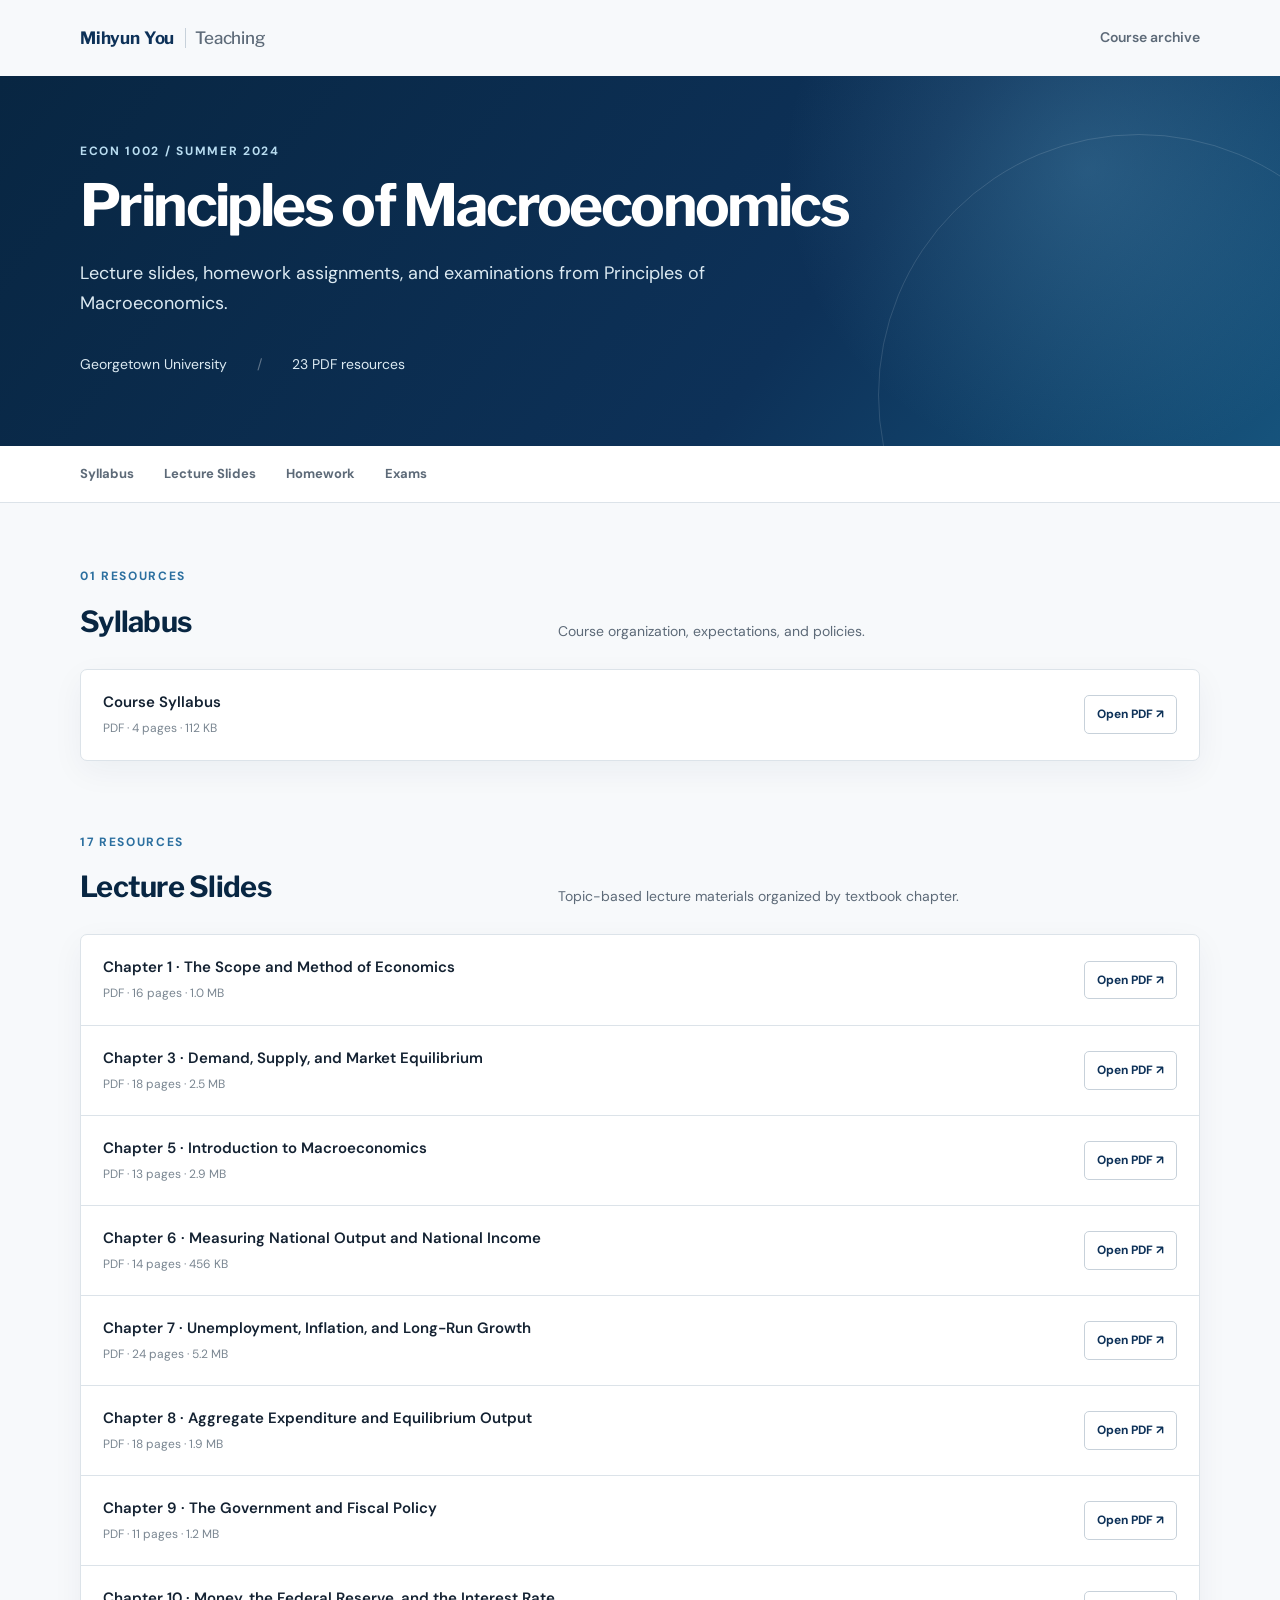
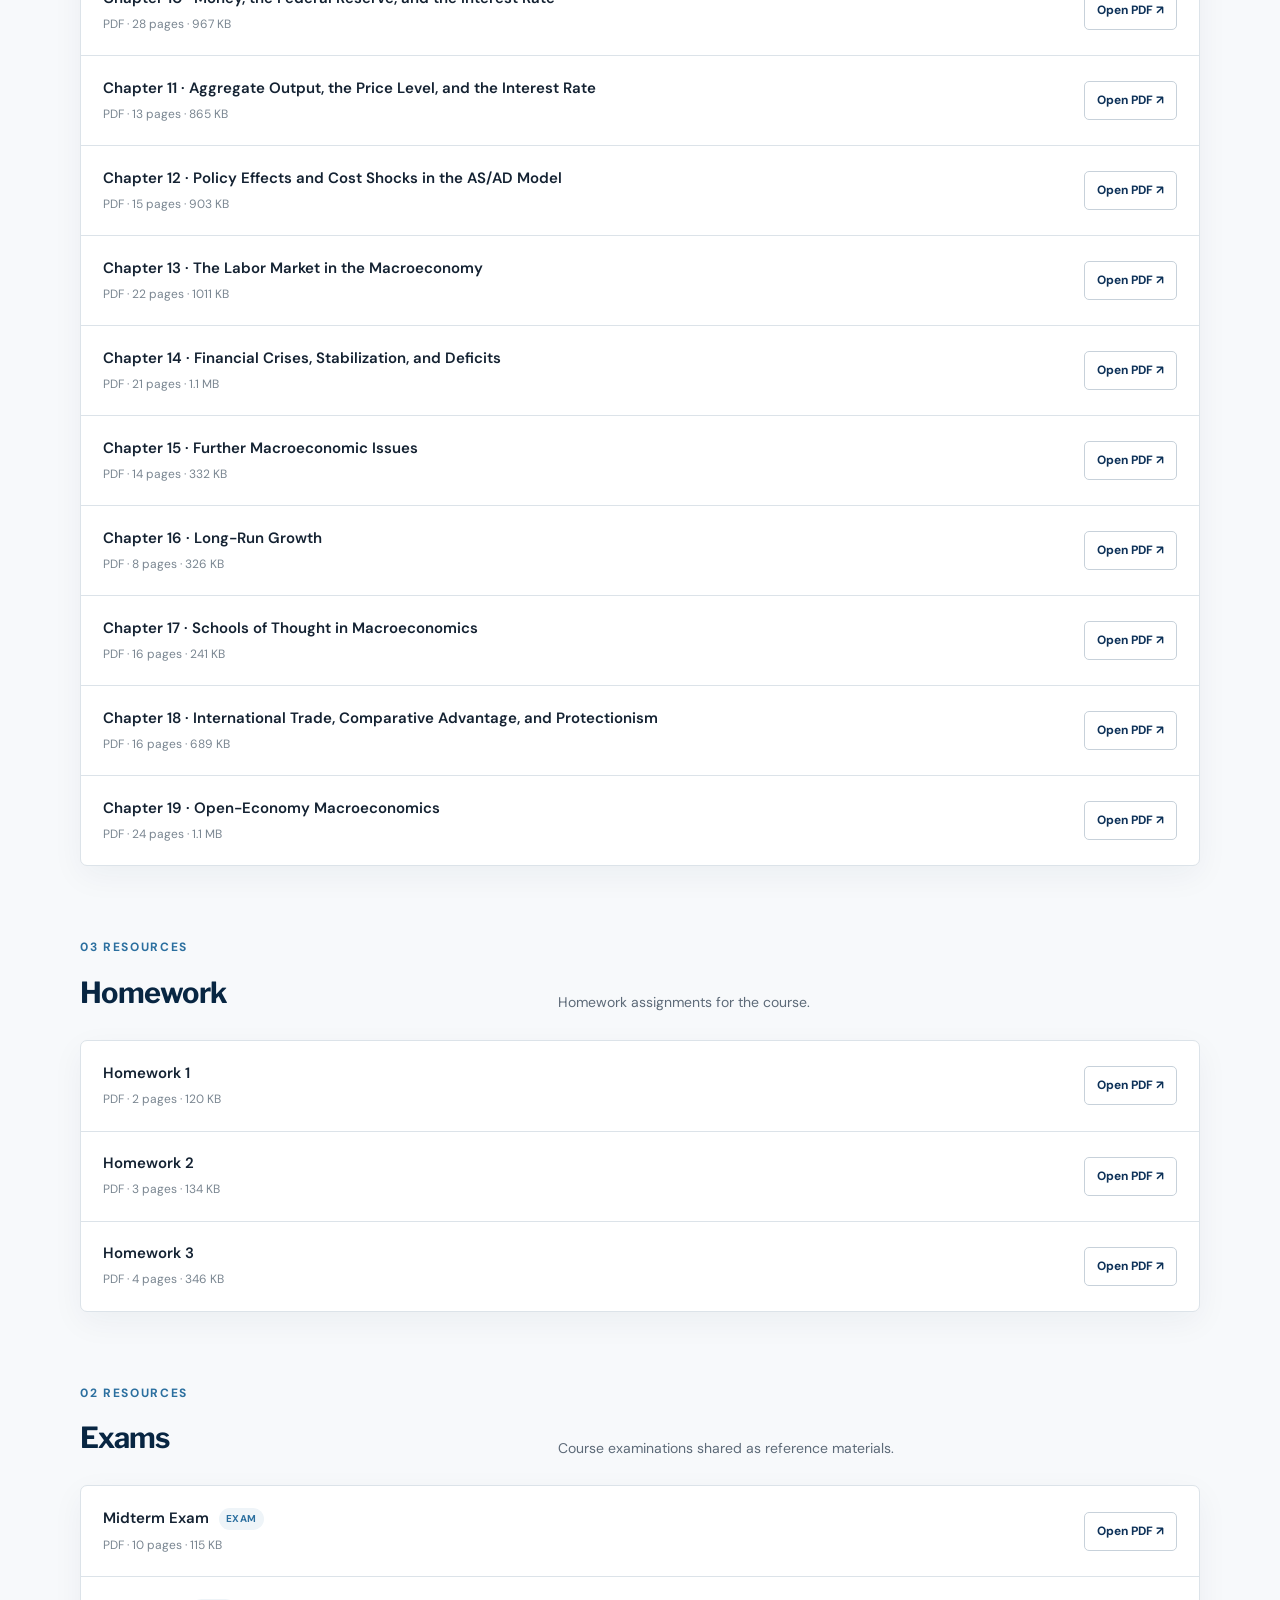
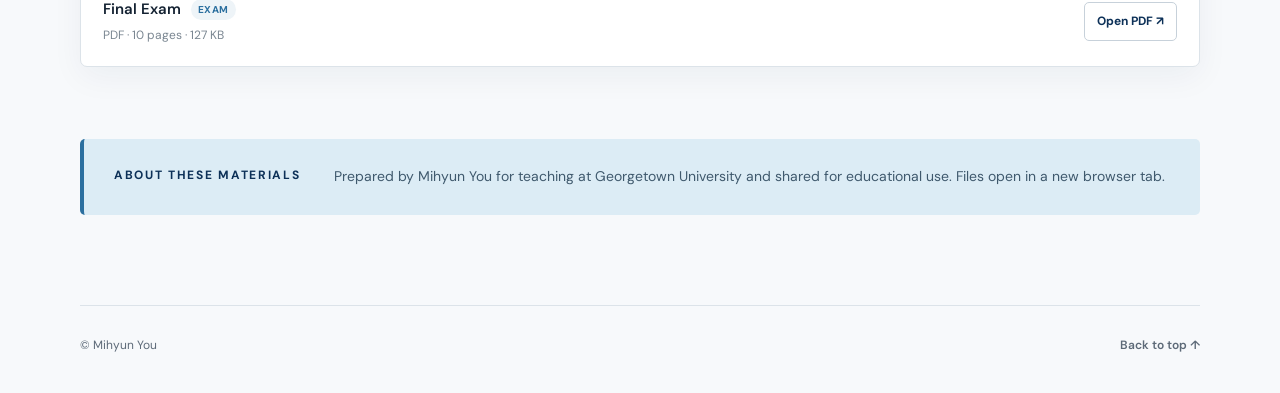
==== index.html @ d9135f43 "Add files via upload" ====
<!doctype html>
<html lang="en">
<head>
  <meta charset="utf-8">
  <meta name="viewport" content="width=device-width, initial-scale=1">
  <meta name="description" content="Principles of Macroeconomics teaching materials by Mihyun You.">
  <title>Principles of Macroeconomics | Mihyun You</title>
  <link rel="stylesheet" href="assets/styles.css">
</head>
<body id="top">
  <header class="site-header">
    <a class="brand" href="./">Mihyun You <span>Teaching</span></a>
    <span class="header-note">Course archive</span>
  </header>

  <main>
    <section class="course-hero">
      <div class="hero-inner">
        <p class="eyebrow">ECON 1002 <span aria-hidden="true">/</span> Summer 2024</p>
        <h1>Principles of Macroeconomics</h1>
        <p class="hero-description">Lecture slides, homework assignments, and examinations from Principles of Macroeconomics.</p>
        <div class="course-meta">
          <span>Georgetown University</span>
          <span>23 PDF resources</span>
        </div>
      </div>
    </section>

    <nav class="section-nav" aria-label="Course materials sections">
      <div><a href="#syllabus">Syllabus</a><a href="#lecture-slides">Lecture Slides</a><a href="#problem-sets">Homework</a><a href="#exams">Exams</a></div>
    </nav>

    <div class="page-shell">
      
      <section class="materials-section" id="syllabus">
        <div class="section-heading">
          <div>
            <p class="section-kicker">01 resources</p>
            <h2>Syllabus</h2>
          </div>
          <p>Course organization, expectations, and policies.</p>
        </div>
        <ul class="resource-list">
          
        <li class="resource-row">
          <div class="resource-copy">
            <div class="resource-title-line">
              <h3>Course Syllabus</h3>
              
            </div>
            <p>PDF <span aria-hidden="true">·</span> 4 pages <span aria-hidden="true">·</span> 112 KB</p>
          </div>
          <a class="open-link" href="syllabus/econ-1002-syllabus.pdf" target="_blank" rel="noopener" aria-label="Open Course Syllabus PDF in a new tab">
            Open PDF <span aria-hidden="true">↗</span>
          </a>
        </li>
        </ul>
      </section>
      <section class="materials-section" id="lecture-slides">
        <div class="section-heading">
          <div>
            <p class="section-kicker">17 resources</p>
            <h2>Lecture Slides</h2>
          </div>
          <p>Topic-based lecture materials organized by textbook chapter.</p>
        </div>
        <ul class="resource-list">
          
        <li class="resource-row">
          <div class="resource-copy">
            <div class="resource-title-line">
              <h3>Chapter 1 · The Scope and Method of Economics</h3>
              
            </div>
            <p>PDF <span aria-hidden="true">·</span> 16 pages <span aria-hidden="true">·</span> 1.0 MB</p>
          </div>
          <a class="open-link" href="lecture-slides/chapter-01-scope-method-economics.pdf" target="_blank" rel="noopener" aria-label="Open Chapter 1 · The Scope and Method of Economics PDF in a new tab">
            Open PDF <span aria-hidden="true">↗</span>
          </a>
        </li>
        <li class="resource-row">
          <div class="resource-copy">
            <div class="resource-title-line">
              <h3>Chapter 3 · Demand, Supply, and Market Equilibrium</h3>
              
            </div>
            <p>PDF <span aria-hidden="true">·</span> 18 pages <span aria-hidden="true">·</span> 2.5 MB</p>
          </div>
          <a class="open-link" href="lecture-slides/chapter-03-demand-supply-equilibrium.pdf" target="_blank" rel="noopener" aria-label="Open Chapter 3 · Demand, Supply, and Market Equilibrium PDF in a new tab">
            Open PDF <span aria-hidden="true">↗</span>
          </a>
        </li>
        <li class="resource-row">
          <div class="resource-copy">
            <div class="resource-title-line">
              <h3>Chapter 5 · Introduction to Macroeconomics</h3>
              
            </div>
            <p>PDF <span aria-hidden="true">·</span> 13 pages <span aria-hidden="true">·</span> 2.9 MB</p>
          </div>
          <a class="open-link" href="lecture-slides/chapter-05-introduction-macroeconomics.pdf" target="_blank" rel="noopener" aria-label="Open Chapter 5 · Introduction to Macroeconomics PDF in a new tab">
            Open PDF <span aria-hidden="true">↗</span>
          </a>
        </li>
        <li class="resource-row">
          <div class="resource-copy">
            <div class="resource-title-line">
              <h3>Chapter 6 · Measuring National Output and National Income</h3>
              
            </div>
            <p>PDF <span aria-hidden="true">·</span> 14 pages <span aria-hidden="true">·</span> 456 KB</p>
          </div>
          <a class="open-link" href="lecture-slides/chapter-06-national-output-income.pdf" target="_blank" rel="noopener" aria-label="Open Chapter 6 · Measuring National Output and National Income PDF in a new tab">
            Open PDF <span aria-hidden="true">↗</span>
          </a>
        </li>
        <li class="resource-row">
          <div class="resource-copy">
            <div class="resource-title-line">
              <h3>Chapter 7 · Unemployment, Inflation, and Long-Run Growth</h3>
              
            </div>
            <p>PDF <span aria-hidden="true">·</span> 24 pages <span aria-hidden="true">·</span> 5.2 MB</p>
          </div>
          <a class="open-link" href="lecture-slides/chapter-07-unemployment-inflation-growth.pdf" target="_blank" rel="noopener" aria-label="Open Chapter 7 · Unemployment, Inflation, and Long-Run Growth PDF in a new tab">
            Open PDF <span aria-hidden="true">↗</span>
          </a>
        </li>
        <li class="resource-row">
          <div class="resource-copy">
            <div class="resource-title-line">
              <h3>Chapter 8 · Aggregate Expenditure and Equilibrium Output</h3>
              
            </div>
            <p>PDF <span aria-hidden="true">·</span> 18 pages <span aria-hidden="true">·</span> 1.9 MB</p>
          </div>
          <a class="open-link" href="lecture-slides/chapter-08-aggregate-expenditure-output.pdf" target="_blank" rel="noopener" aria-label="Open Chapter 8 · Aggregate Expenditure and Equilibrium Output PDF in a new tab">
            Open PDF <span aria-hidden="true">↗</span>
          </a>
        </li>
        <li class="resource-row">
          <div class="resource-copy">
            <div class="resource-title-line">
              <h3>Chapter 9 · The Government and Fiscal Policy</h3>
              
            </div>
            <p>PDF <span aria-hidden="true">·</span> 11 pages <span aria-hidden="true">·</span> 1.2 MB</p>
          </div>
          <a class="open-link" href="lecture-slides/chapter-09-government-fiscal-policy.pdf" target="_blank" rel="noopener" aria-label="Open Chapter 9 · The Government and Fiscal Policy PDF in a new tab">
            Open PDF <span aria-hidden="true">↗</span>
          </a>
        </li>
        <li class="resource-row">
          <div class="resource-copy">
            <div class="resource-title-line">
              <h3>Chapter 10 · Money, the Federal Reserve, and the Interest Rate</h3>
              
            </div>
            <p>PDF <span aria-hidden="true">·</span> 28 pages <span aria-hidden="true">·</span> 967 KB</p>
          </div>
          <a class="open-link" href="lecture-slides/chapter-10-money-fed-interest-rate.pdf" target="_blank" rel="noopener" aria-label="Open Chapter 10 · Money, the Federal Reserve, and the Interest Rate PDF in a new tab">
            Open PDF <span aria-hidden="true">↗</span>
          </a>
        </li>
        <li class="resource-row">
          <div class="resource-copy">
            <div class="resource-title-line">
              <h3>Chapter 11 · Aggregate Output, the Price Level, and the Interest Rate</h3>
              
            </div>
            <p>PDF <span aria-hidden="true">·</span> 13 pages <span aria-hidden="true">·</span> 865 KB</p>
          </div>
          <a class="open-link" href="lecture-slides/chapter-11-as-ad-is-lm.pdf" target="_blank" rel="noopener" aria-label="Open Chapter 11 · Aggregate Output, the Price Level, and the Interest Rate PDF in a new tab">
            Open PDF <span aria-hidden="true">↗</span>
          </a>
        </li>
        <li class="resource-row">
          <div class="resource-copy">
            <div class="resource-title-line">
              <h3>Chapter 12 · Policy Effects and Cost Shocks in the AS/AD Model</h3>
              
            </div>
            <p>PDF <span aria-hidden="true">·</span> 15 pages <span aria-hidden="true">·</span> 903 KB</p>
          </div>
          <a class="open-link" href="lecture-slides/chapter-12-policy-effects-cost-shocks.pdf" target="_blank" rel="noopener" aria-label="Open Chapter 12 · Policy Effects and Cost Shocks in the AS/AD Model PDF in a new tab">
            Open PDF <span aria-hidden="true">↗</span>
          </a>
        </li>
        <li class="resource-row">
          <div class="resource-copy">
            <div class="resource-title-line">
              <h3>Chapter 13 · The Labor Market in the Macroeconomy</h3>
              
            </div>
            <p>PDF <span aria-hidden="true">·</span> 22 pages <span aria-hidden="true">·</span> 1011 KB</p>
          </div>
          <a class="open-link" href="lecture-slides/chapter-13-labor-market.pdf" target="_blank" rel="noopener" aria-label="Open Chapter 13 · The Labor Market in the Macroeconomy PDF in a new tab">
            Open PDF <span aria-hidden="true">↗</span>
          </a>
        </li>
        <li class="resource-row">
          <div class="resource-copy">
            <div class="resource-title-line">
              <h3>Chapter 14 · Financial Crises, Stabilization, and Deficits</h3>
              
            </div>
            <p>PDF <span aria-hidden="true">·</span> 21 pages <span aria-hidden="true">·</span> 1.1 MB</p>
          </div>
          <a class="open-link" href="lecture-slides/chapter-14-crises-stabilization-deficits.pdf" target="_blank" rel="noopener" aria-label="Open Chapter 14 · Financial Crises, Stabilization, and Deficits PDF in a new tab">
            Open PDF <span aria-hidden="true">↗</span>
          </a>
        </li>
        <li class="resource-row">
          <div class="resource-copy">
            <div class="resource-title-line">
              <h3>Chapter 15 · Further Macroeconomic Issues</h3>
              
            </div>
            <p>PDF <span aria-hidden="true">·</span> 14 pages <span aria-hidden="true">·</span> 332 KB</p>
          </div>
          <a class="open-link" href="lecture-slides/chapter-15-further-macroeconomic-issues.pdf" target="_blank" rel="noopener" aria-label="Open Chapter 15 · Further Macroeconomic Issues PDF in a new tab">
            Open PDF <span aria-hidden="true">↗</span>
          </a>
        </li>
        <li class="resource-row">
          <div class="resource-copy">
            <div class="resource-title-line">
              <h3>Chapter 16 · Long-Run Growth</h3>
              
            </div>
            <p>PDF <span aria-hidden="true">·</span> 8 pages <span aria-hidden="true">·</span> 326 KB</p>
          </div>
          <a class="open-link" href="lecture-slides/chapter-16-long-run-growth.pdf" target="_blank" rel="noopener" aria-label="Open Chapter 16 · Long-Run Growth PDF in a new tab">
            Open PDF <span aria-hidden="true">↗</span>
          </a>
        </li>
        <li class="resource-row">
          <div class="resource-copy">
            <div class="resource-title-line">
              <h3>Chapter 17 · Schools of Thought in Macroeconomics</h3>
              
            </div>
            <p>PDF <span aria-hidden="true">·</span> 16 pages <span aria-hidden="true">·</span> 241 KB</p>
          </div>
          <a class="open-link" href="lecture-slides/chapter-17-schools-of-thought.pdf" target="_blank" rel="noopener" aria-label="Open Chapter 17 · Schools of Thought in Macroeconomics PDF in a new tab">
            Open PDF <span aria-hidden="true">↗</span>
          </a>
        </li>
        <li class="resource-row">
          <div class="resource-copy">
            <div class="resource-title-line">
              <h3>Chapter 18 · International Trade, Comparative Advantage, and Protectionism</h3>
              
            </div>
            <p>PDF <span aria-hidden="true">·</span> 16 pages <span aria-hidden="true">·</span> 689 KB</p>
          </div>
          <a class="open-link" href="lecture-slides/chapter-18-international-trade.pdf" target="_blank" rel="noopener" aria-label="Open Chapter 18 · International Trade, Comparative Advantage, and Protectionism PDF in a new tab">
            Open PDF <span aria-hidden="true">↗</span>
          </a>
        </li>
        <li class="resource-row">
          <div class="resource-copy">
            <div class="resource-title-line">
              <h3>Chapter 19 · Open-Economy Macroeconomics</h3>
              
            </div>
            <p>PDF <span aria-hidden="true">·</span> 24 pages <span aria-hidden="true">·</span> 1.1 MB</p>
          </div>
          <a class="open-link" href="lecture-slides/chapter-19-open-economy-macroeconomics.pdf" target="_blank" rel="noopener" aria-label="Open Chapter 19 · Open-Economy Macroeconomics PDF in a new tab">
            Open PDF <span aria-hidden="true">↗</span>
          </a>
        </li>
        </ul>
      </section>
      <section class="materials-section" id="problem-sets">
        <div class="section-heading">
          <div>
            <p class="section-kicker">03 resources</p>
            <h2>Homework</h2>
          </div>
          <p>Homework assignments for the course.</p>
        </div>
        <ul class="resource-list">
          
        <li class="resource-row">
          <div class="resource-copy">
            <div class="resource-title-line">
              <h3>Homework 1</h3>
              
            </div>
            <p>PDF <span aria-hidden="true">·</span> 2 pages <span aria-hidden="true">·</span> 120 KB</p>
          </div>
          <a class="open-link" href="problem-sets/homework-01.pdf" target="_blank" rel="noopener" aria-label="Open Homework 1 PDF in a new tab">
            Open PDF <span aria-hidden="true">↗</span>
          </a>
        </li>
        <li class="resource-row">
          <div class="resource-copy">
            <div class="resource-title-line">
              <h3>Homework 2</h3>
              
            </div>
            <p>PDF <span aria-hidden="true">·</span> 3 pages <span aria-hidden="true">·</span> 134 KB</p>
          </div>
          <a class="open-link" href="problem-sets/homework-02.pdf" target="_blank" rel="noopener" aria-label="Open Homework 2 PDF in a new tab">
            Open PDF <span aria-hidden="true">↗</span>
          </a>
        </li>
        <li class="resource-row">
          <div class="resource-copy">
            <div class="resource-title-line">
              <h3>Homework 3</h3>
              
            </div>
            <p>PDF <span aria-hidden="true">·</span> 4 pages <span aria-hidden="true">·</span> 346 KB</p>
          </div>
          <a class="open-link" href="problem-sets/homework-03.pdf" target="_blank" rel="noopener" aria-label="Open Homework 3 PDF in a new tab">
            Open PDF <span aria-hidden="true">↗</span>
          </a>
        </li>
        </ul>
      </section>
      <section class="materials-section" id="exams">
        <div class="section-heading">
          <div>
            <p class="section-kicker">02 resources</p>
            <h2>Exams</h2>
          </div>
          <p>Course examinations shared as reference materials.</p>
        </div>
        <ul class="resource-list">
          
        <li class="resource-row">
          <div class="resource-copy">
            <div class="resource-title-line">
              <h3>Midterm Exam</h3>
              <span class="tag">Exam</span>
            </div>
            <p>PDF <span aria-hidden="true">·</span> 10 pages <span aria-hidden="true">·</span> 115 KB</p>
          </div>
          <a class="open-link" href="exams/midterm-exam.pdf" target="_blank" rel="noopener" aria-label="Open Midterm Exam PDF in a new tab">
            Open PDF <span aria-hidden="true">↗</span>
          </a>
        </li>
        <li class="resource-row">
          <div class="resource-copy">
            <div class="resource-title-line">
              <h3>Final Exam</h3>
              <span class="tag">Exam</span>
            </div>
            <p>PDF <span aria-hidden="true">·</span> 10 pages <span aria-hidden="true">·</span> 127 KB</p>
          </div>
          <a class="open-link" href="exams/final-exam.pdf" target="_blank" rel="noopener" aria-label="Open Final Exam PDF in a new tab">
            Open PDF <span aria-hidden="true">↗</span>
          </a>
        </li>
        </ul>
      </section>
      <aside class="use-note">
        <p class="note-label">About these materials</p>
        <p>Prepared by Mihyun You for teaching at Georgetown University and shared for educational use. Files open in a new browser tab.</p>
      </aside>
    </div>
  </main>

  <footer class="site-footer">
    <p>© Mihyun You</p>
    <a href="#top">Back to top <span aria-hidden="true">↑</span></a>
  </footer>
</body>
</html>
---- assets/styles.css ----
@import url('https://fonts.googleapis.com/css2?family=DM+Sans:wght@400;500;600;700&family=Libre+Franklin:wght@500;600;700&display=swap');

:root {
  --navy: #0d3158;
  --navy-deep: #082642;
  --blue: #2b6f9f;
  --blue-soft: #dcecf5;
  --ink: #142232;
  --muted: #5d6a78;
  --paper: #f7f9fb;
  --white: #ffffff;
  --line: #dce3e9;
  --line-dark: #c7d1da;
  --tag: #eef4f8;
  --shadow: 0 18px 50px rgba(13, 49, 88, 0.08);
  --shell: min(1120px, calc(100% - 40px));
}

* { box-sizing: border-box; }

html { scroll-behavior: smooth; }

body {
  margin: 0;
  color: var(--ink);
  background: var(--paper);
  font-family: "DM Sans", system-ui, -apple-system, BlinkMacSystemFont, "Segoe UI", sans-serif;
  line-height: 1.55;
}

a { color: inherit; }

a:focus-visible {
  outline: 3px solid #eab464;
  outline-offset: 4px;
  border-radius: 3px;
}

.site-header {
  width: var(--shell);
  height: 76px;
  margin: 0 auto;
  display: flex;
  align-items: center;
  justify-content: space-between;
}

.brand {
  color: var(--navy);
  font-family: "Libre Franklin", sans-serif;
  font-size: 17px;
  font-weight: 700;
  letter-spacing: -0.01em;
  text-decoration: none;
}

.brand span {
  margin-left: 7px;
  padding-left: 9px;
  color: var(--muted);
  border-left: 1px solid var(--line-dark);
  font-weight: 500;
}

.header-note,
.back-link {
  color: var(--muted);
  font-size: 14px;
  font-weight: 600;
  text-decoration: none;
}

.back-link:hover { color: var(--navy); }

.home-hero,
.course-hero {
  position: relative;
  overflow: hidden;
  color: var(--white);
  background:
    radial-gradient(circle at 85% 25%, rgba(112, 181, 217, 0.25), transparent 27%),
    linear-gradient(128deg, var(--navy-deep), var(--navy) 63%, #16537c);
}

.home-hero::after,
.course-hero::after {
  position: absolute;
  right: -120px;
  bottom: -210px;
  width: 520px;
  height: 520px;
  border: 1px solid rgba(255, 255, 255, 0.13);
  border-radius: 50%;
  content: "";
}

.hero-inner {
  position: relative;
  z-index: 1;
  width: var(--shell);
  margin: 0 auto;
  padding: 78px 0 82px;
}

.course-hero .hero-inner { padding: 66px 0 70px; }

.eyebrow,
.section-kicker,
.note-label {
  margin: 0 0 14px;
  font-size: 12px;
  font-weight: 700;
  letter-spacing: 0.14em;
  text-transform: uppercase;
}

.eyebrow { color: #b9ddf1; }

.home-hero h1,
.course-hero h1 {
  max-width: 780px;
  margin: 0;
  font-family: "Libre Franklin", sans-serif;
  font-size: clamp(42px, 6vw, 68px);
  line-height: 1.04;
  letter-spacing: -0.045em;
}

.course-hero h1 { font-size: clamp(38px, 5vw, 58px); }

.hero-description {
  max-width: 720px;
  margin: 24px 0 0;
  color: #dceaf2;
  font-size: 18px;
  line-height: 1.65;
}

.archive-stats,
.course-meta {
  display: flex;
  flex-wrap: wrap;
  gap: 10px 30px;
  margin-top: 36px;
  color: #dceaf2;
  font-size: 14px;
}

.archive-stats strong {
  margin-right: 5px;
  color: var(--white);
  font-size: 19px;
}

.course-meta span + span::before,
.archive-stats span + span::before {
  margin-right: 30px;
  color: rgba(255, 255, 255, 0.35);
  content: "/";
}

.courses-shell,
.page-shell {
  width: var(--shell);
  margin: 0 auto;
}

.courses-shell { padding: 72px 0 90px; }

.courses-heading { margin-bottom: 30px; }

.section-kicker { color: var(--blue); }

.courses-heading h2,
.section-heading h2 {
  margin: 0;
  color: var(--navy-deep);
  font-family: "Libre Franklin", sans-serif;
  letter-spacing: -0.025em;
}

.courses-heading h2 { font-size: 30px; }

.course-grid {
  display: grid;
  grid-template-columns: repeat(2, minmax(0, 1fr));
  gap: 24px;
}

.course-card {
  display: flex;
  min-height: 390px;
  padding: 34px;
  flex-direction: column;
  background: var(--white);
  border: 1px solid var(--line);
  border-top: 5px solid var(--blue);
  border-radius: 7px;
  box-shadow: var(--shadow);
}

.card-topline {
  display: flex;
  align-items: center;
  justify-content: space-between;
  color: var(--blue);
  font-size: 12px;
  font-weight: 700;
  letter-spacing: 0.08em;
  text-transform: uppercase;
}

.course-card h2 {
  margin: 31px 0 15px;
  color: var(--navy-deep);
  font-family: "Libre Franklin", sans-serif;
  font-size: 30px;
  line-height: 1.2;
  letter-spacing: -0.035em;
}

.course-card > p {
  margin: 0;
  color: var(--muted);
  font-size: 15px;
}

.card-stats {
  display: flex;
  gap: 24px;
  margin: 28px 0;
  color: var(--muted);
  font-size: 13px;
}

.card-stats strong { color: var(--navy); }

.card-link {
  display: flex;
  margin-top: auto;
  padding-top: 21px;
  align-items: center;
  justify-content: space-between;
  color: var(--navy);
  border-top: 1px solid var(--line);
  font-size: 14px;
  font-weight: 700;
  text-decoration: none;
}

.card-link span { transition: transform 160ms ease; }
.card-link:hover span { transform: translateX(4px); }

.section-nav {
  position: sticky;
  z-index: 10;
  top: 0;
  background: rgba(255, 255, 255, 0.96);
  border-bottom: 1px solid var(--line);
  backdrop-filter: blur(10px);
}

.section-nav > div {
  width: var(--shell);
  margin: 0 auto;
  display: flex;
  gap: 30px;
  overflow-x: auto;
  scrollbar-width: none;
}

.section-nav a {
  padding: 18px 0 16px;
  color: var(--muted);
  border-bottom: 2px solid transparent;
  font-size: 13px;
  font-weight: 700;
  text-decoration: none;
  white-space: nowrap;
}

.section-nav a:hover {
  color: var(--navy);
  border-bottom-color: var(--blue);
}

.page-shell { padding: 64px 0 90px; }

.materials-section {
  scroll-margin-top: 76px;
  margin-bottom: 72px;
}

.section-heading {
  display: grid;
  grid-template-columns: minmax(280px, 0.8fr) minmax(300px, 1.2fr);
  gap: 50px;
  margin-bottom: 24px;
  align-items: end;
}

.section-heading h2 { font-size: 29px; }

.section-heading > p {
  margin: 0 0 2px;
  color: var(--muted);
  font-size: 14px;
}

.resource-list {
  margin: 0;
  padding: 0;
  background: var(--white);
  border: 1px solid var(--line);
  border-radius: 7px;
  box-shadow: 0 10px 32px rgba(13, 49, 88, 0.05);
  list-style: none;
}

.resource-row {
  display: flex;
  min-height: 90px;
  padding: 19px 22px;
  align-items: center;
  justify-content: space-between;
  gap: 24px;
}

.resource-row + .resource-row { border-top: 1px solid var(--line); }

.resource-title-line {
  display: flex;
  align-items: center;
  gap: 10px;
}

.resource-row h3 {
  margin: 0;
  color: var(--ink);
  font-size: 15px;
  font-weight: 600;
  line-height: 1.4;
}

.resource-row p {
  margin: 6px 0 0;
  color: #7a8691;
  font-size: 12px;
}

.tag {
  padding: 3px 7px;
  color: var(--blue);
  background: var(--tag);
  border-radius: 999px;
  font-size: 10px;
  font-weight: 700;
  letter-spacing: 0.04em;
  text-transform: uppercase;
  white-space: nowrap;
}

.open-link {
  flex: 0 0 auto;
  min-height: 38px;
  padding: 9px 12px;
  color: var(--navy);
  border: 1px solid var(--line-dark);
  border-radius: 5px;
  font-size: 12px;
  font-weight: 700;
  text-decoration: none;
}

.open-link:hover {
  color: var(--white);
  background: var(--navy);
  border-color: var(--navy);
}

.use-note {
  display: grid;
  grid-template-columns: 190px 1fr;
  gap: 30px;
  padding: 27px 30px;
  background: var(--blue-soft);
  border-left: 4px solid var(--blue);
  border-radius: 5px;
}

.use-note p { margin: 0; }
.use-note .note-label { color: var(--navy); }
.use-note p:last-child { color: #3f596d; font-size: 14px; }

.site-footer {
  width: var(--shell);
  margin: 0 auto;
  padding: 30px 0 38px;
  display: flex;
  justify-content: space-between;
  color: var(--muted);
  border-top: 1px solid var(--line);
  font-size: 12px;
}

.site-footer p { margin: 0; }
.site-footer a { text-decoration: none; font-weight: 600; }

@media (max-width: 760px) {
  :root { --shell: min(100% - 28px, 1120px); }

  .site-header { height: 66px; }
  .header-note { display: none; }
  .hero-inner { padding: 58px 0 62px; }
  .course-hero .hero-inner { padding: 50px 0 54px; }
  .home-hero h1, .course-hero h1 { font-size: 39px; }
  .hero-description { font-size: 16px; }
  .archive-stats, .course-meta { gap: 10px 17px; }
  .course-meta span + span::before,
  .archive-stats span + span::before { margin-right: 17px; }

  .courses-shell { padding: 54px 0 66px; }
  .course-grid { grid-template-columns: 1fr; }
  .course-card { min-height: 350px; padding: 27px; }
  .course-card h2 { font-size: 27px; }

  .section-nav > div { gap: 24px; }
  .page-shell { padding: 48px 0 68px; }
  .materials-section { margin-bottom: 58px; }
  .section-heading { display: block; }
  .section-heading > p { margin-top: 10px; }

  .resource-row { padding: 17px; gap: 15px; }
  .resource-title-line { display: block; }
  .tag { display: inline-block; margin-top: 6px; }
  .open-link { padding: 8px 9px; font-size: 0; }
  .open-link span { font-size: 17px; }

  .use-note { display: block; padding: 24px; }
  .use-note p:last-child { margin-top: 8px; }
  .site-footer { gap: 20px; }
}

@media (prefers-reduced-motion: reduce) {
  html { scroll-behavior: auto; }
  *, *::before, *::after { transition: none !important; }
}
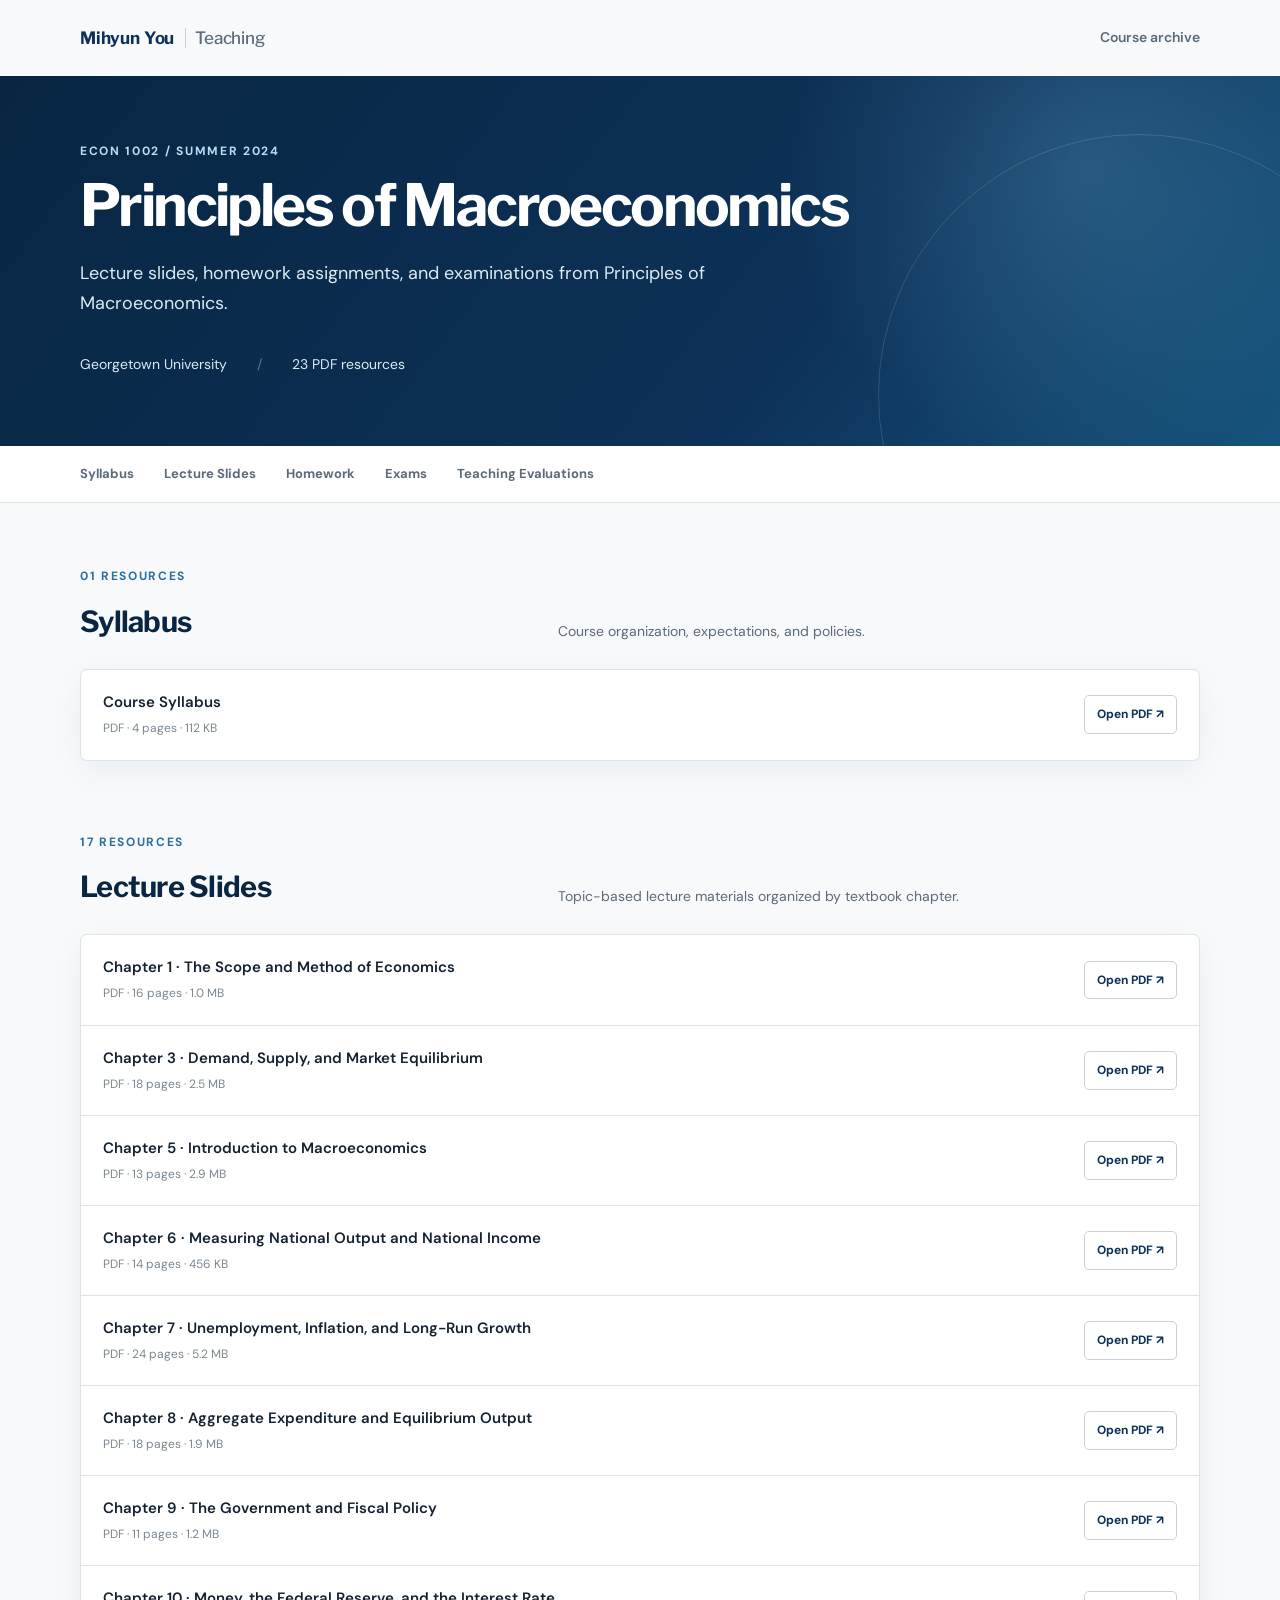
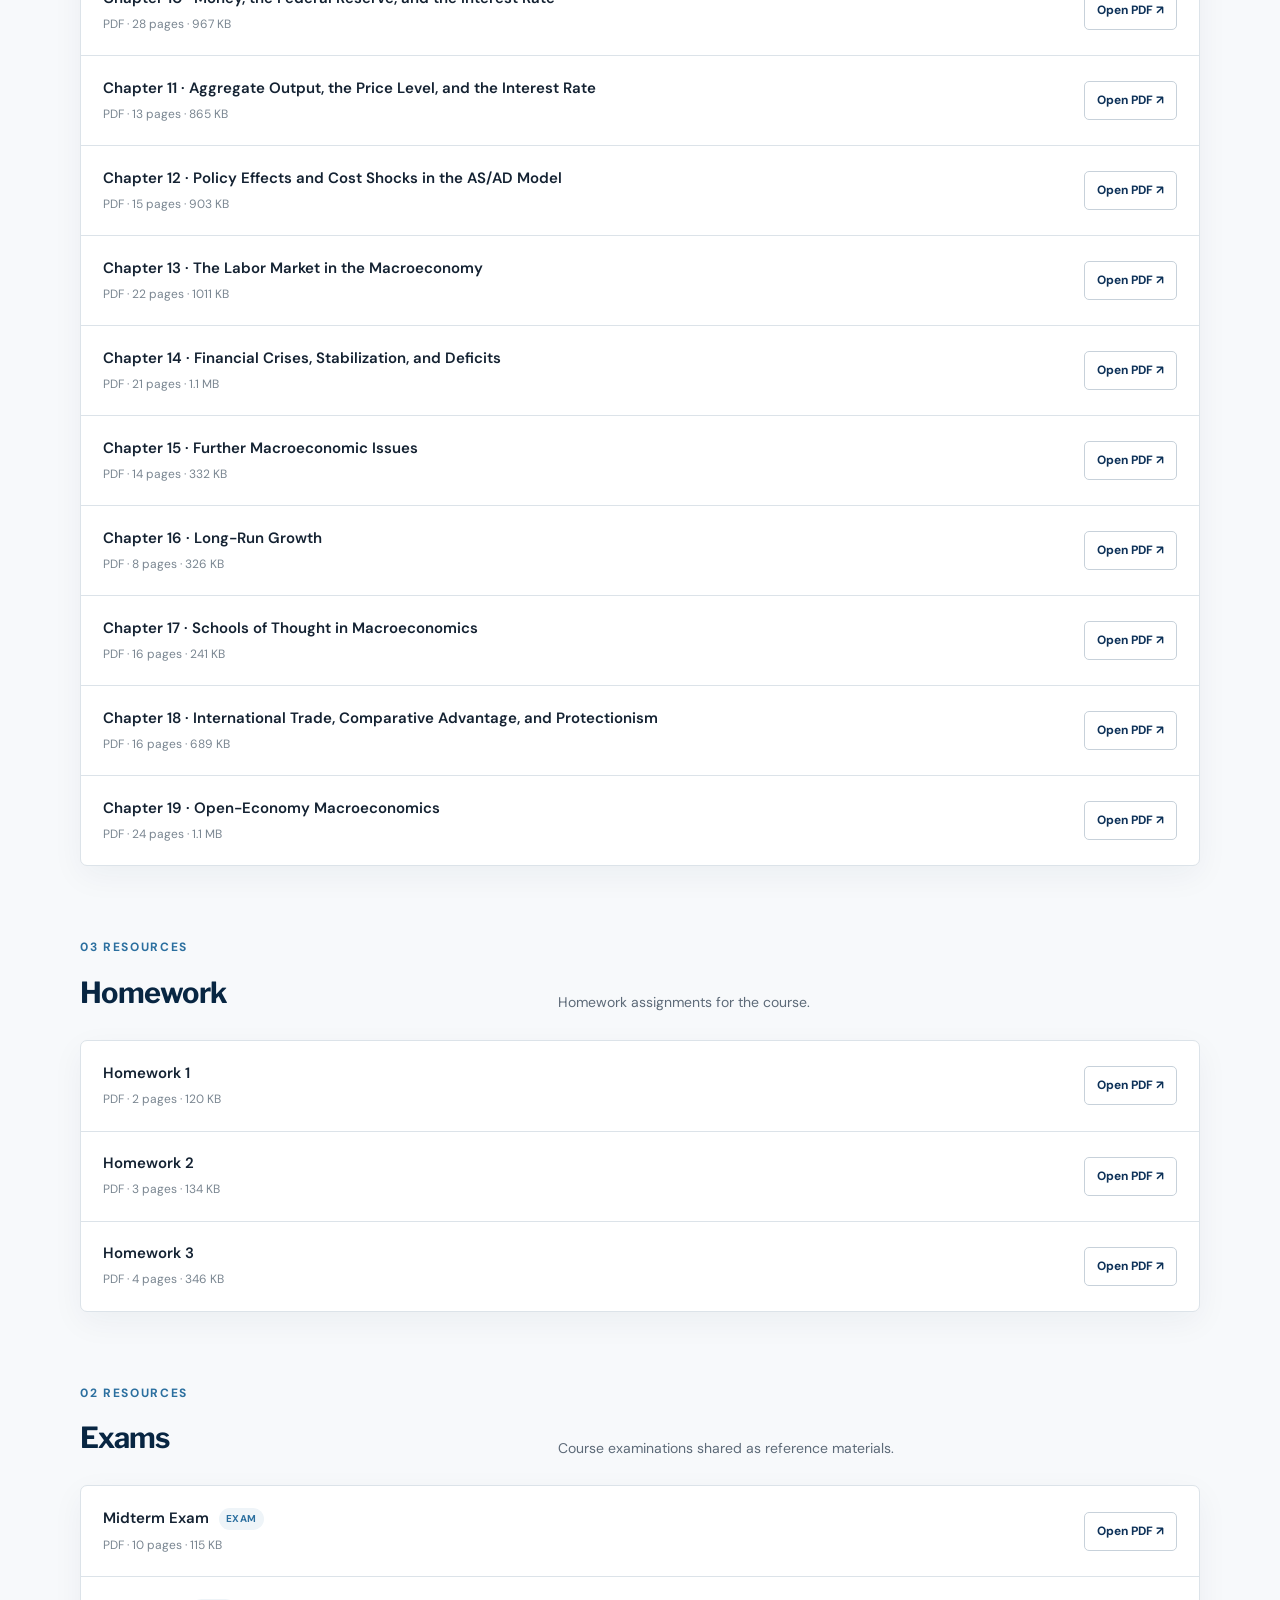
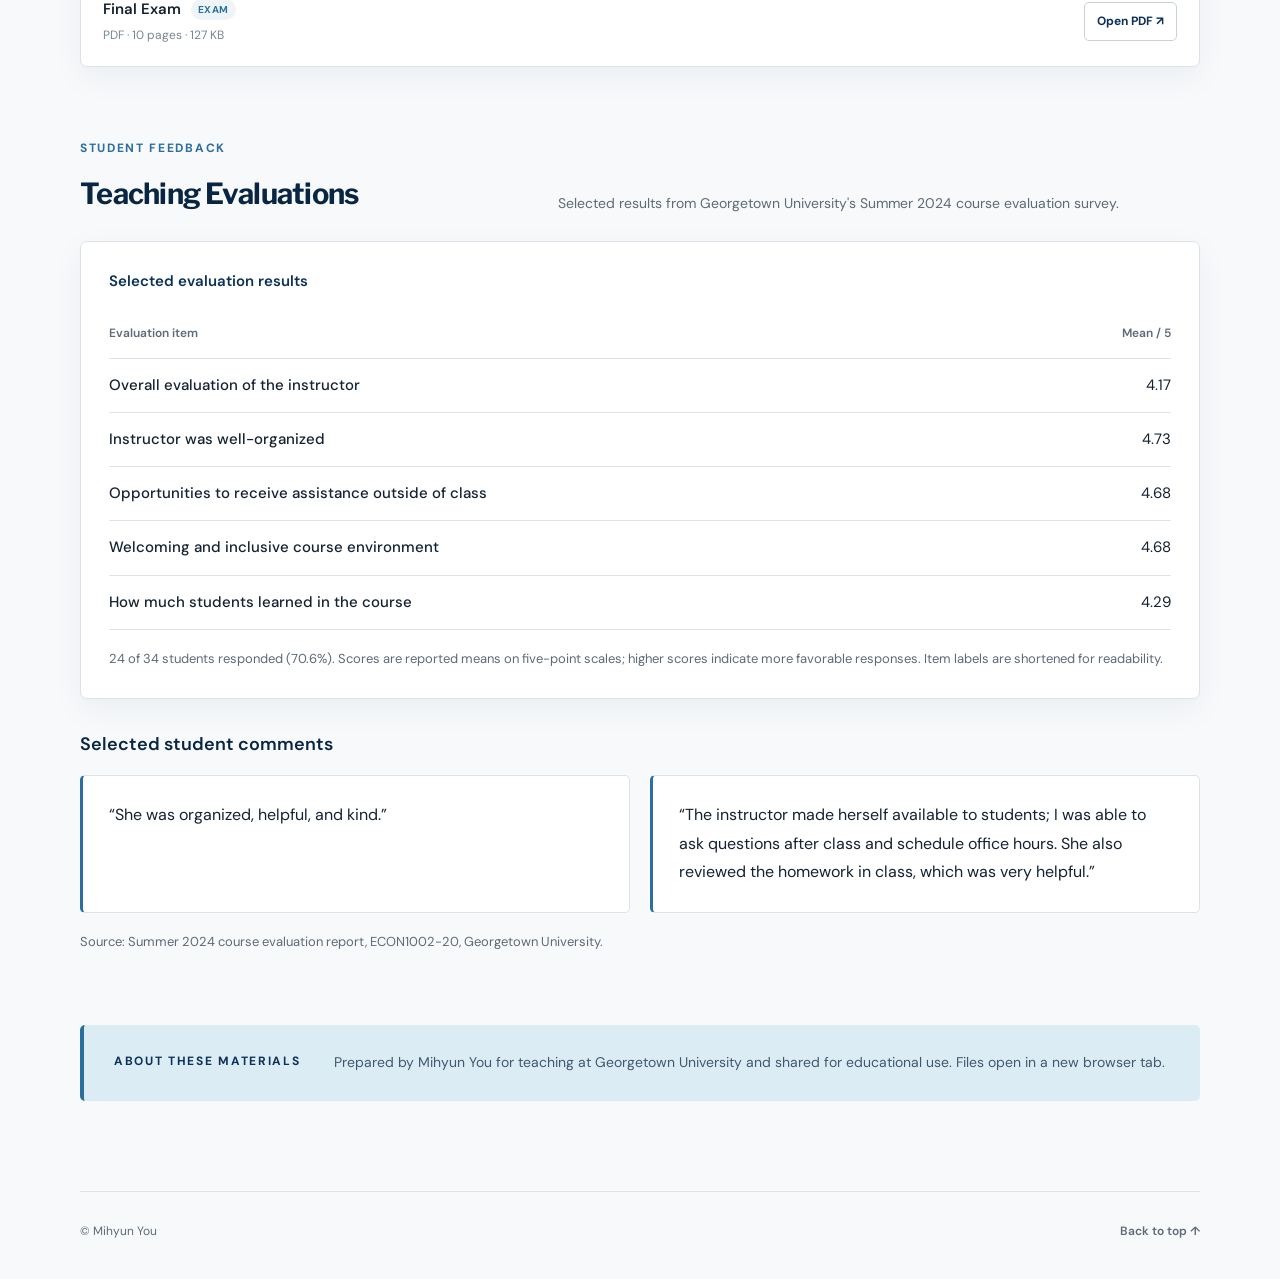
==== commit cc1da7e0: "Add files via upload" ====
--- a/index.html
+++ b/index.html
@@ -26,8 +26,8 @@
       </div>
     </section>
 
-    <nav class="section-nav" aria-label="Course materials sections">
-      <div><a href="#syllabus">Syllabus</a><a href="#lecture-slides">Lecture Slides</a><a href="#problem-sets">Homework</a><a href="#exams">Exams</a></div>
+    <nav class="section-nav" aria-label="Course sections">
+      <div><a href="#syllabus">Syllabus</a><a href="#lecture-slides">Lecture Slides</a><a href="#problem-sets">Homework</a><a href="#exams">Exams</a><a href="#teaching-evaluations">Teaching Evaluations</a></div>
     </nav>
 
     <div class="page-shell">
@@ -355,6 +355,32 @@
           </a>
         </li>
         </ul>
+      </section>
+      <section class="materials-section" id="teaching-evaluations" aria-labelledby="evaluation-heading">
+        <div class="section-heading">
+          <div><p class="section-kicker">Student feedback</p><h2 id="evaluation-heading">Teaching Evaluations</h2></div>
+          <p>Selected results from Georgetown University's Summer 2024 course evaluation survey.</p>
+        </div>
+        <div class="feedback-panel">
+          <table class="evaluation-table" aria-describedby="evaluation-note">
+            <caption>Selected evaluation results</caption>
+            <thead><tr><th scope="col">Evaluation item</th><th scope="col">Mean / 5</th></tr></thead>
+            <tbody>
+              <tr><th scope="row">Overall evaluation of the instructor</th><td>4.17</td></tr>
+              <tr><th scope="row">Instructor was well-organized</th><td>4.73</td></tr>
+              <tr><th scope="row">Opportunities to receive assistance outside of class</th><td>4.68</td></tr>
+              <tr><th scope="row">Welcoming and inclusive course environment</th><td>4.68</td></tr>
+              <tr><th scope="row">How much students learned in the course</th><td>4.29</td></tr>
+            </tbody>
+          </table>
+          <p class="feedback-note" id="evaluation-note">24 of 34 students responded (70.6%). Scores are reported means on five-point scales; higher scores indicate more favorable responses. Item labels are shortened for readability.</p>
+        </div>
+        <h3 class="feedback-subheading">Selected student comments</h3>
+        <div class="feedback-quotes">
+          <blockquote class="feedback-quote"><p>“She was organized, helpful, and kind.”</p></blockquote>
+          <blockquote class="feedback-quote"><p>“The instructor made herself available to students; I was able to ask questions after class and schedule office hours. She also reviewed the homework in class, which was very helpful.”</p></blockquote>
+        </div>
+        <p class="feedback-note">Source: Summer 2024 course evaluation report, ECON1002-20, Georgetown University.</p>
       </section>
       <aside class="use-note">
         <p class="note-label">About these materials</p>
--- a/assets/styles.css
+++ b/assets/styles.css
@@ -445,3 +445,23 @@
   html { scroll-behavior: auto; }
   *, *::before, *::after { transition: none !important; }
 }
+
+/* Student feedback: follows the existing course archive palette. */
+.feedback-panel { padding: 28px; background: var(--white); border: 1px solid var(--line); border-radius: 7px; box-shadow: 0 10px 32px rgba(13,49,88,.05); }
+.evaluation-table { width: 100%; border-collapse: collapse; font-size: 15px; }
+.evaluation-table caption { text-align: left; color: var(--navy); font-weight: 600; padding-bottom: 16px; }
+.evaluation-table th, .evaluation-table td { padding: 15px 0; border-bottom: 1px solid var(--line); text-align: left; }
+.evaluation-table thead th { color: var(--muted); font-size: 12px; font-weight: 600; }
+.evaluation-table tbody th { font-weight: 500; padding-right: 22px; }
+.evaluation-table td, .evaluation-table thead th:last-child { text-align: right; white-space: nowrap; font-variant-numeric: tabular-nums; }
+.feedback-note { margin: 18px 0 0; color: var(--muted); font-size: 13px; line-height: 1.7; }
+.feedback-subheading { margin: 32px 0 16px; color: var(--navy-deep); font-size: 18px; font-weight: 600; }
+.feedback-quotes { display: grid; grid-template-columns: repeat(2,minmax(0,1fr)); gap: 20px; }
+.feedback-quote { margin: 0; padding: 25px 26px; background: var(--white); border: 1px solid var(--line); border-left: 3px solid var(--blue); border-radius: 5px; }
+.feedback-quote p { margin: 0; font-size: 16px; line-height: 1.8; }
+@media (max-width: 760px) {
+ .feedback-panel { padding: 20px; }
+ .feedback-quotes { grid-template-columns: 1fr; gap: 14px; }
+ .feedback-quote { padding: 20px; }
+ .evaluation-table { font-size: 14px; }
+}
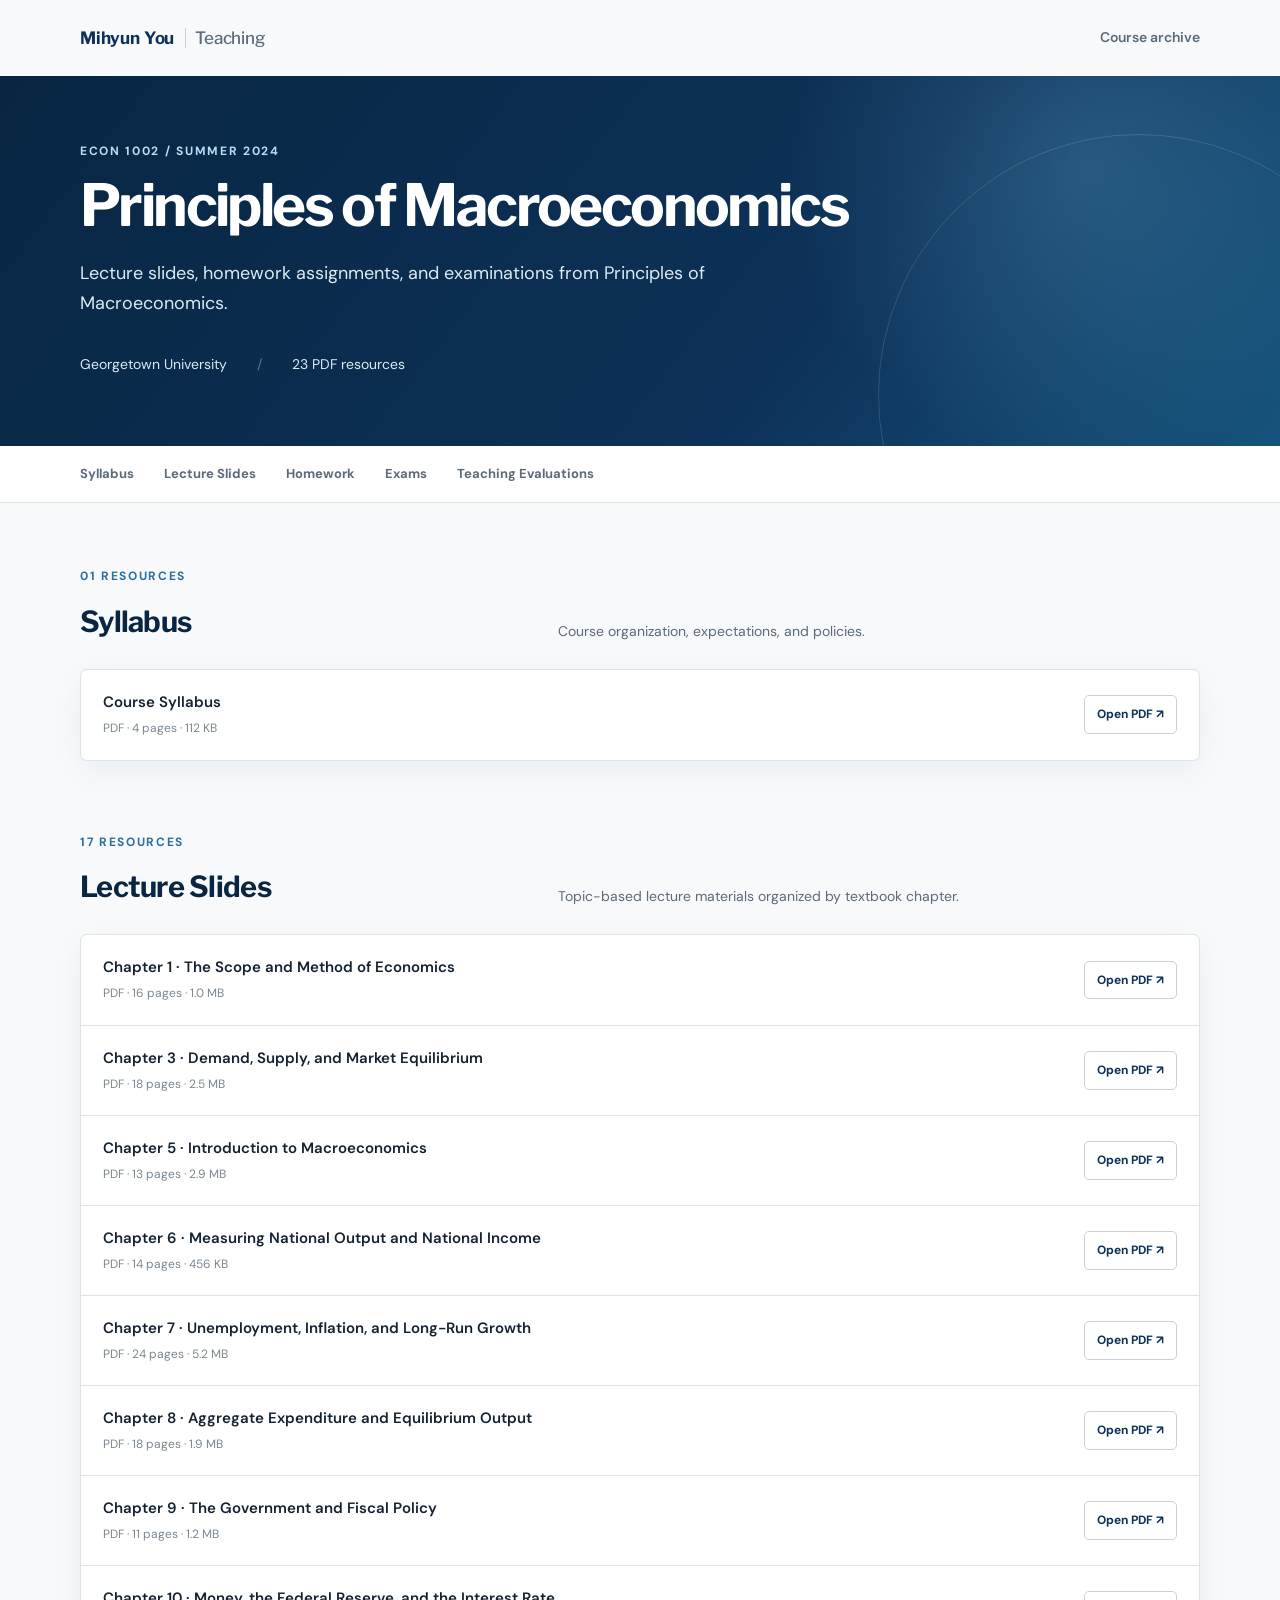
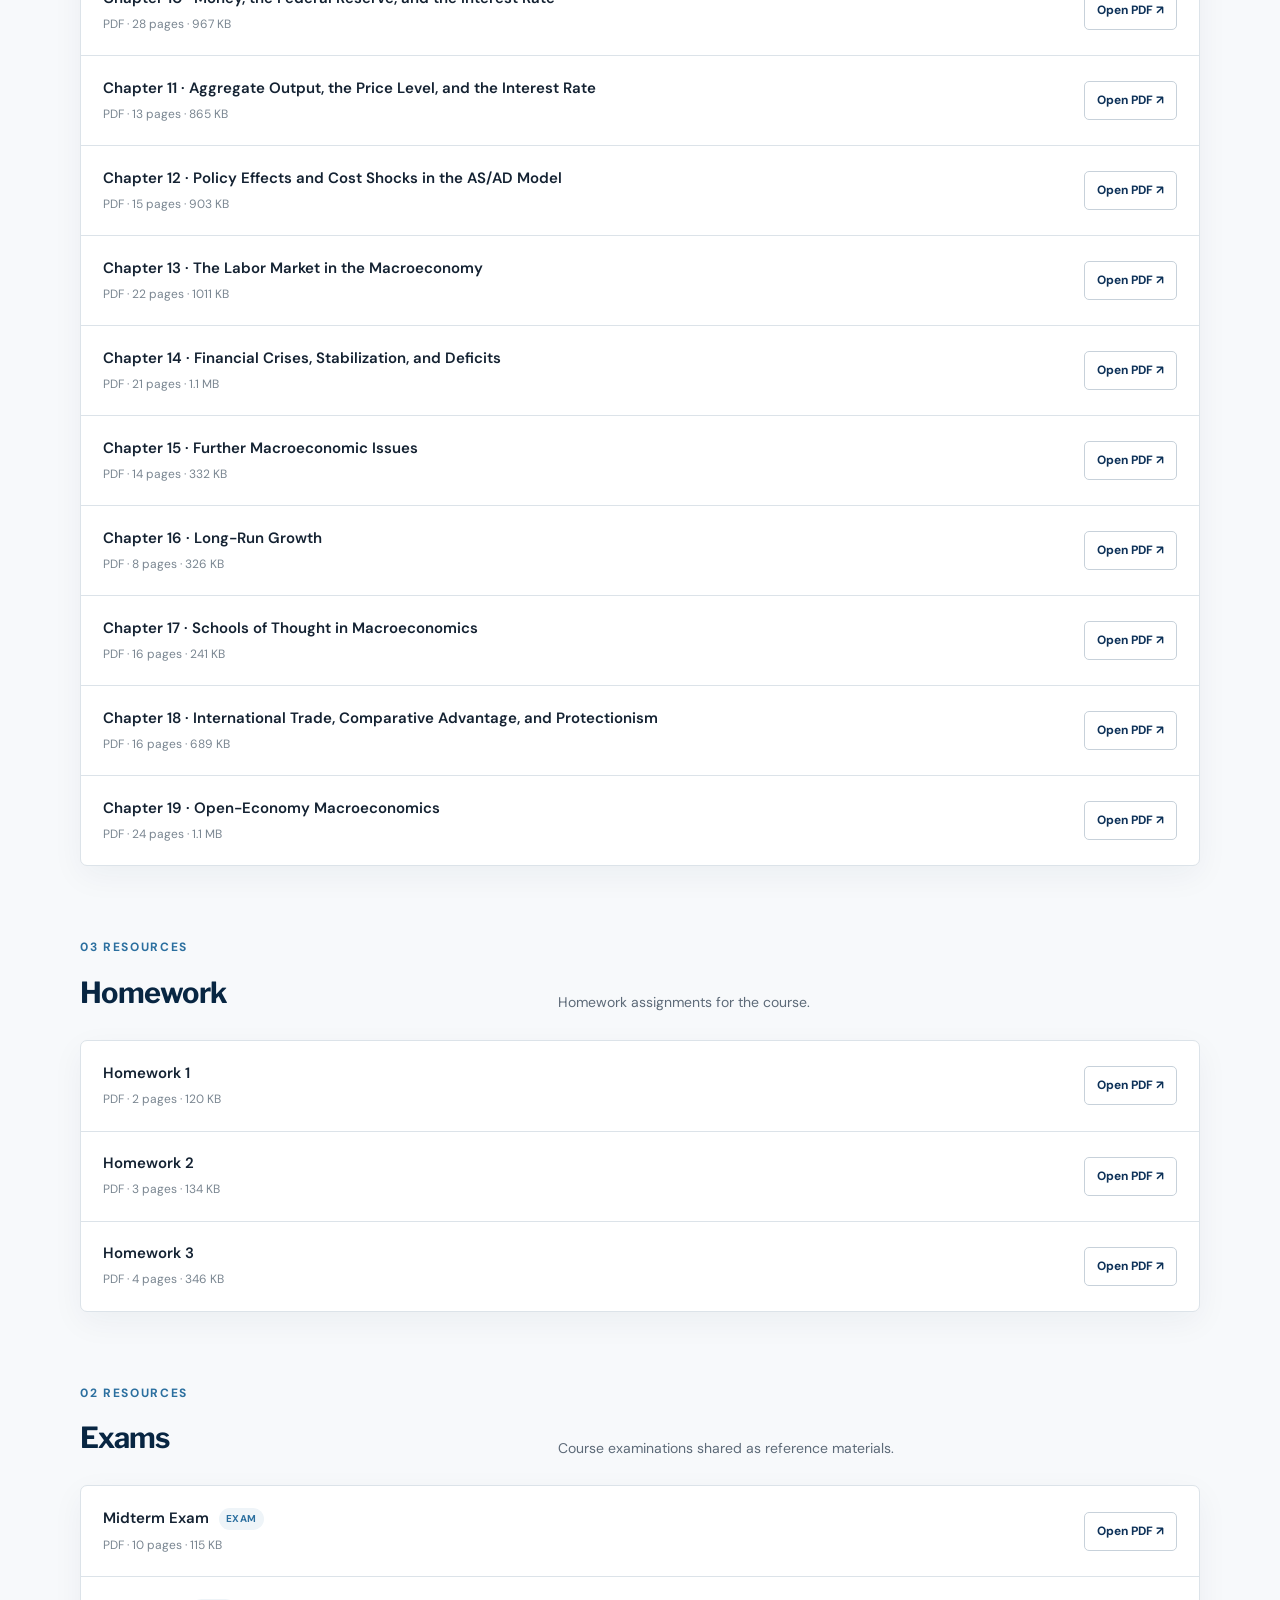
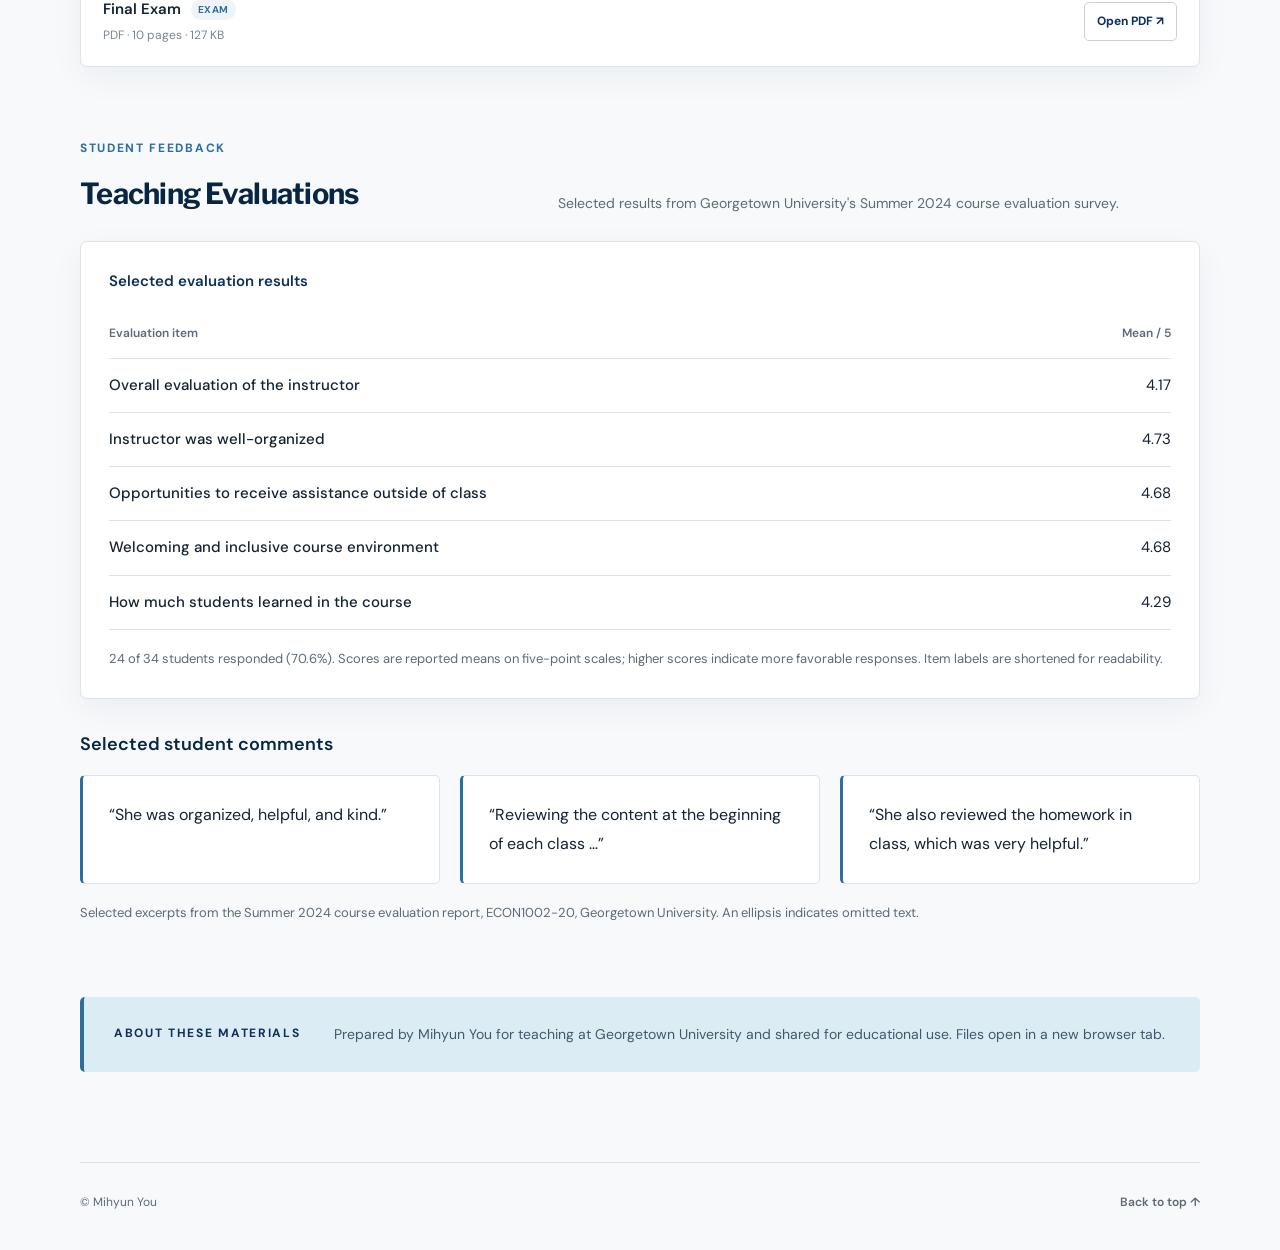
==== commit 45f0df1f: "Add files via upload" ====
--- a/index.html
+++ b/index.html
@@ -376,11 +376,12 @@
           <p class="feedback-note" id="evaluation-note">24 of 34 students responded (70.6%). Scores are reported means on five-point scales; higher scores indicate more favorable responses. Item labels are shortened for readability.</p>
         </div>
         <h3 class="feedback-subheading">Selected student comments</h3>
-        <div class="feedback-quotes">
+        <div class="feedback-quotes feedback-quotes-three">
           <blockquote class="feedback-quote"><p>“She was organized, helpful, and kind.”</p></blockquote>
-          <blockquote class="feedback-quote"><p>“The instructor made herself available to students; I was able to ask questions after class and schedule office hours. She also reviewed the homework in class, which was very helpful.”</p></blockquote>
-        </div>
-        <p class="feedback-note">Source: Summer 2024 course evaluation report, ECON1002-20, Georgetown University.</p>
+          <blockquote class="feedback-quote"><p>“Reviewing the content at the beginning of each class …”</p></blockquote>
+          <blockquote class="feedback-quote"><p>“She also reviewed the homework in class, which was very helpful.”</p></blockquote>
+        </div>
+        <p class="feedback-note">Selected excerpts from the Summer 2024 course evaluation report, ECON1002-20, Georgetown University. An ellipsis indicates omitted text.</p>
       </section>
       <aside class="use-note">
         <p class="note-label">About these materials</p>
--- a/assets/styles.css
+++ b/assets/styles.css
@@ -465,3 +465,10 @@
  .feedback-quote { padding: 20px; }
  .evaluation-table { font-size: 14px; }
 }
+
+@media (min-width: 1000px) {
+  .feedback-quotes-three { grid-template-columns: repeat(3, minmax(0, 1fr)); }
+}
+@media (min-width: 761px) and (max-width: 999px) {
+  .feedback-quotes-three { grid-template-columns: 1fr; }
+}
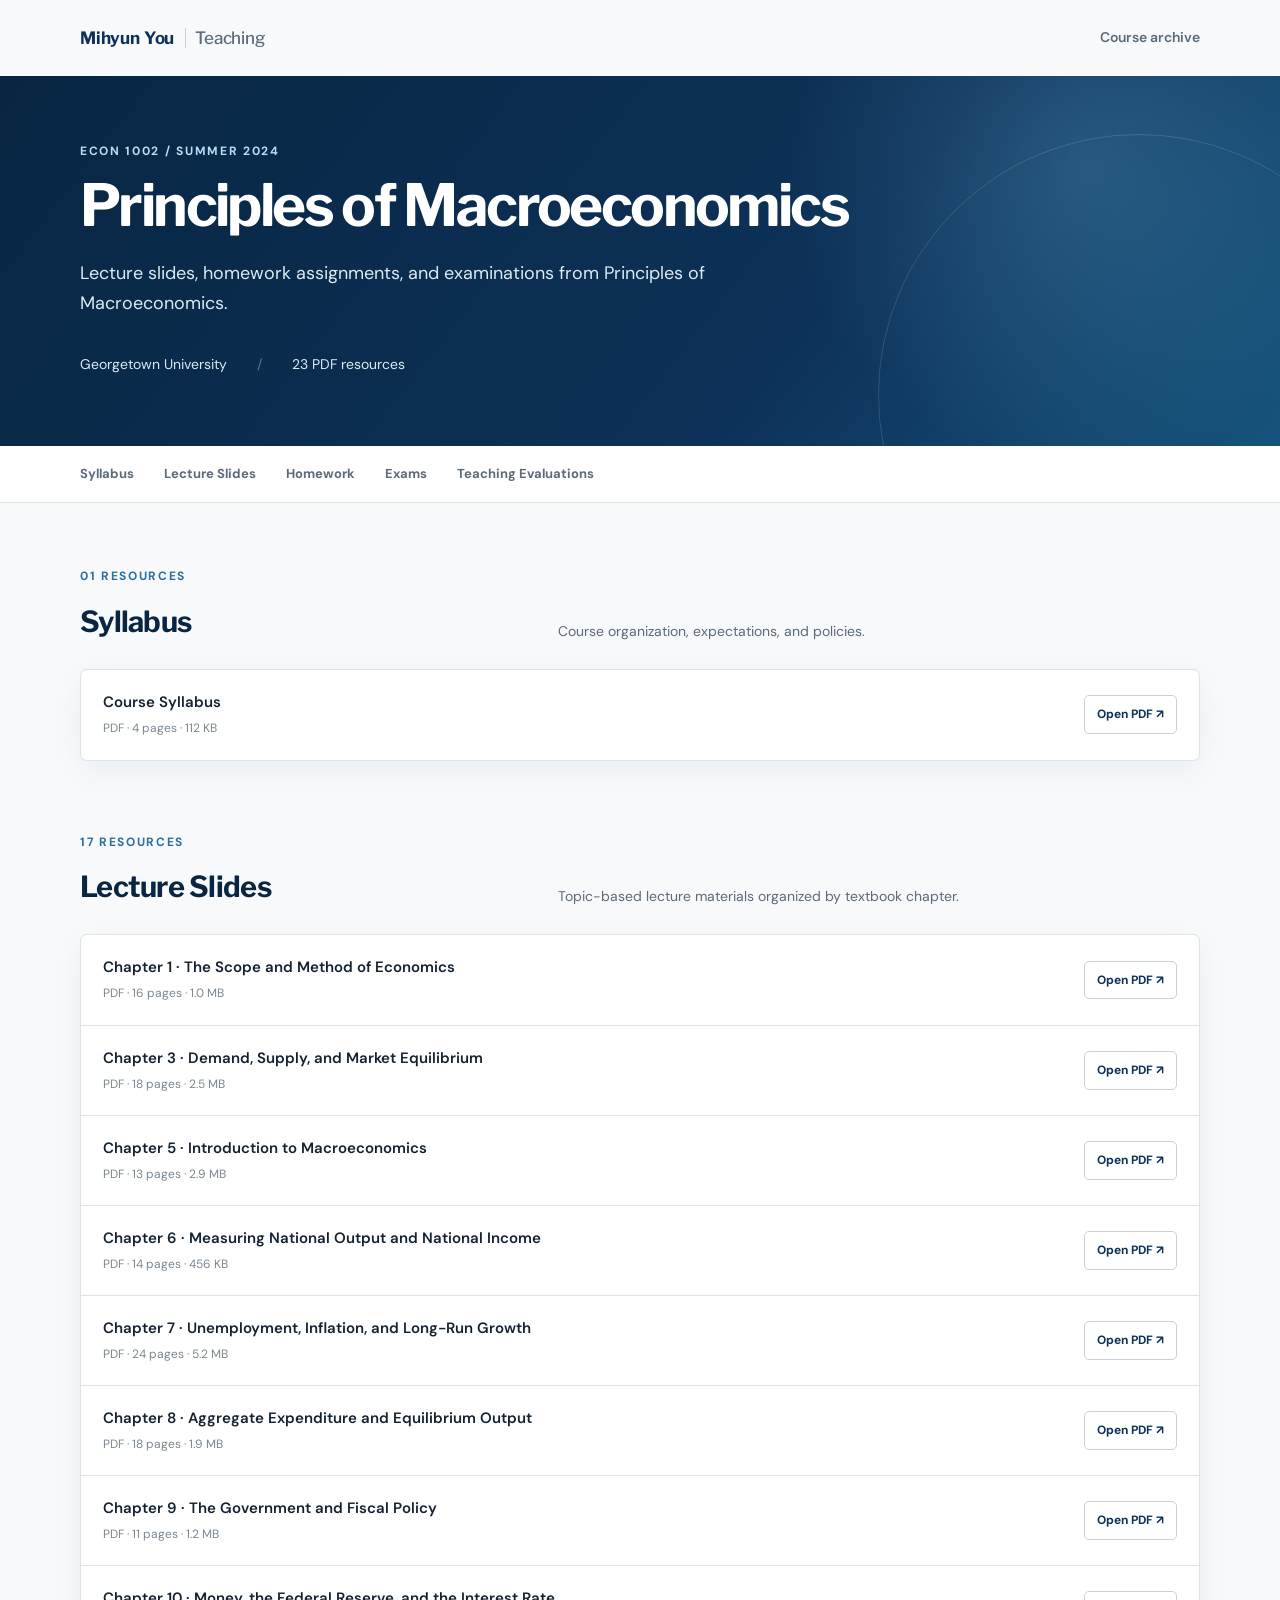
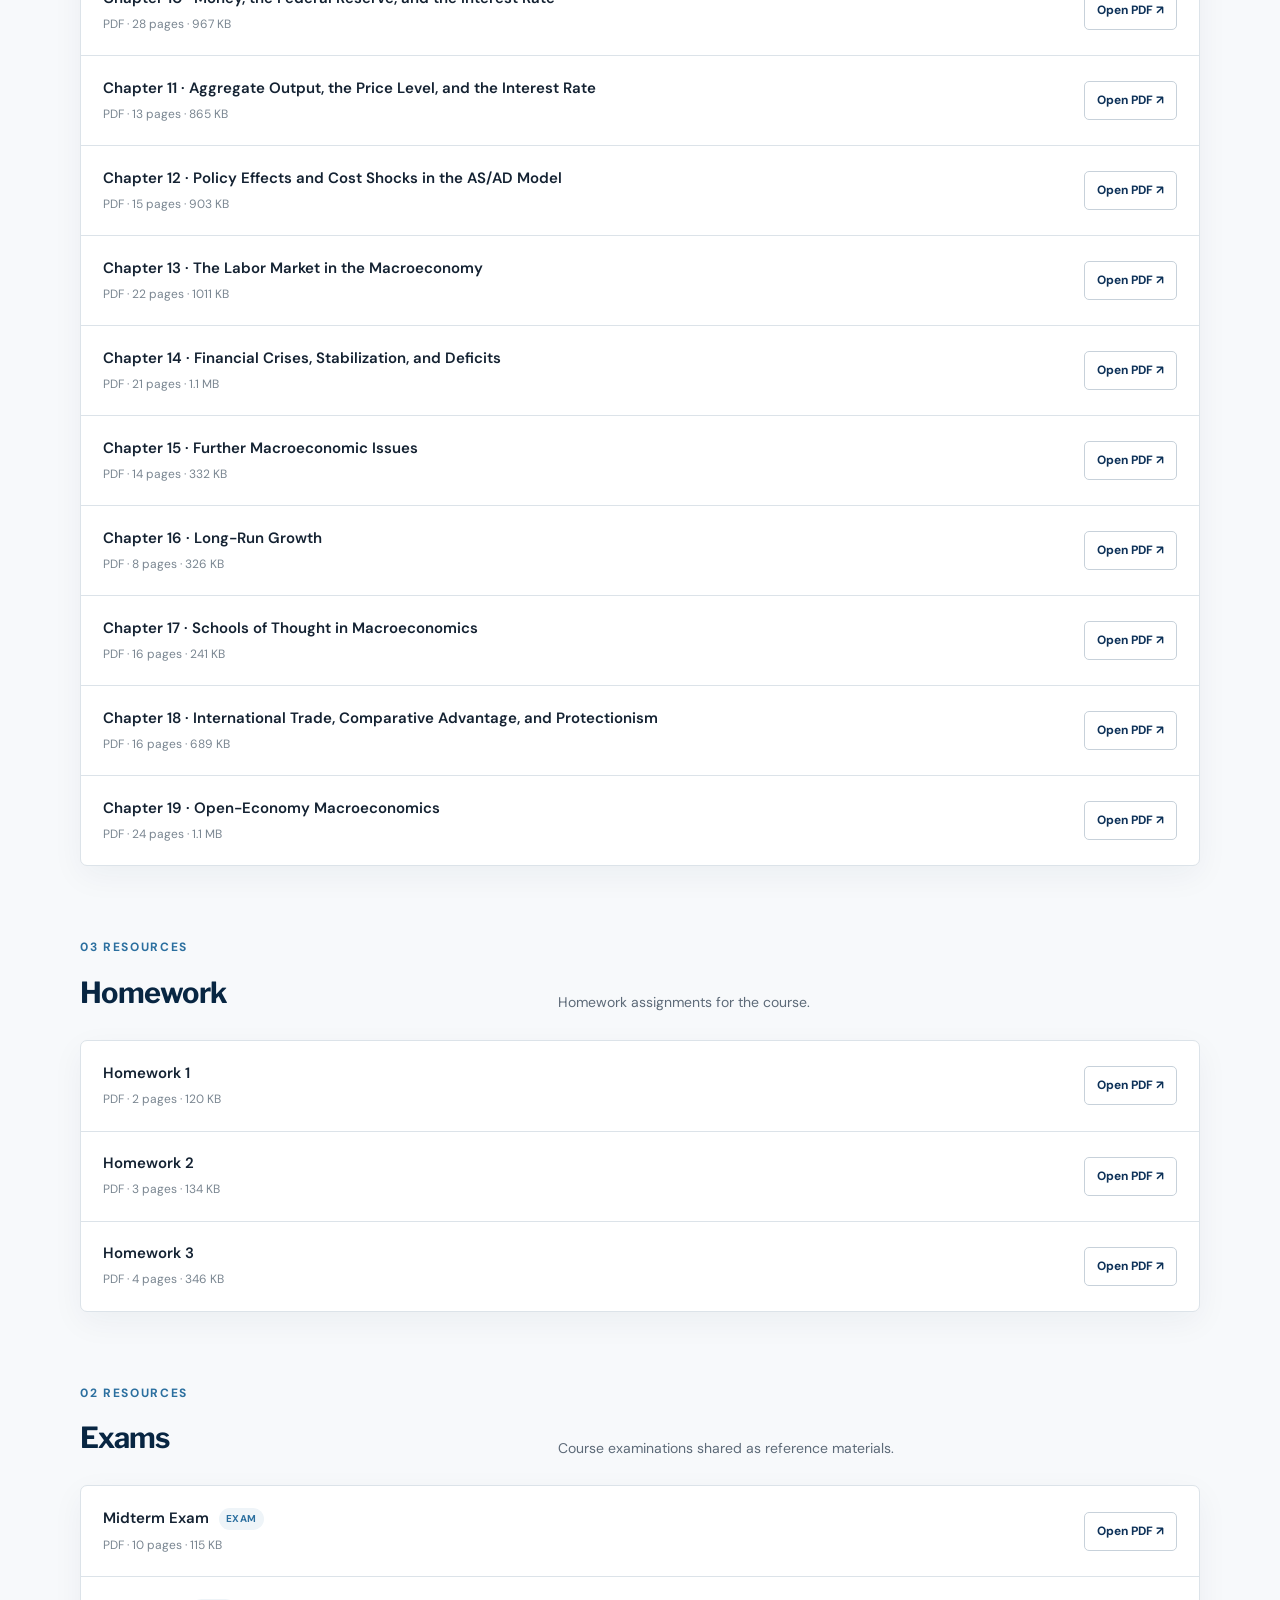
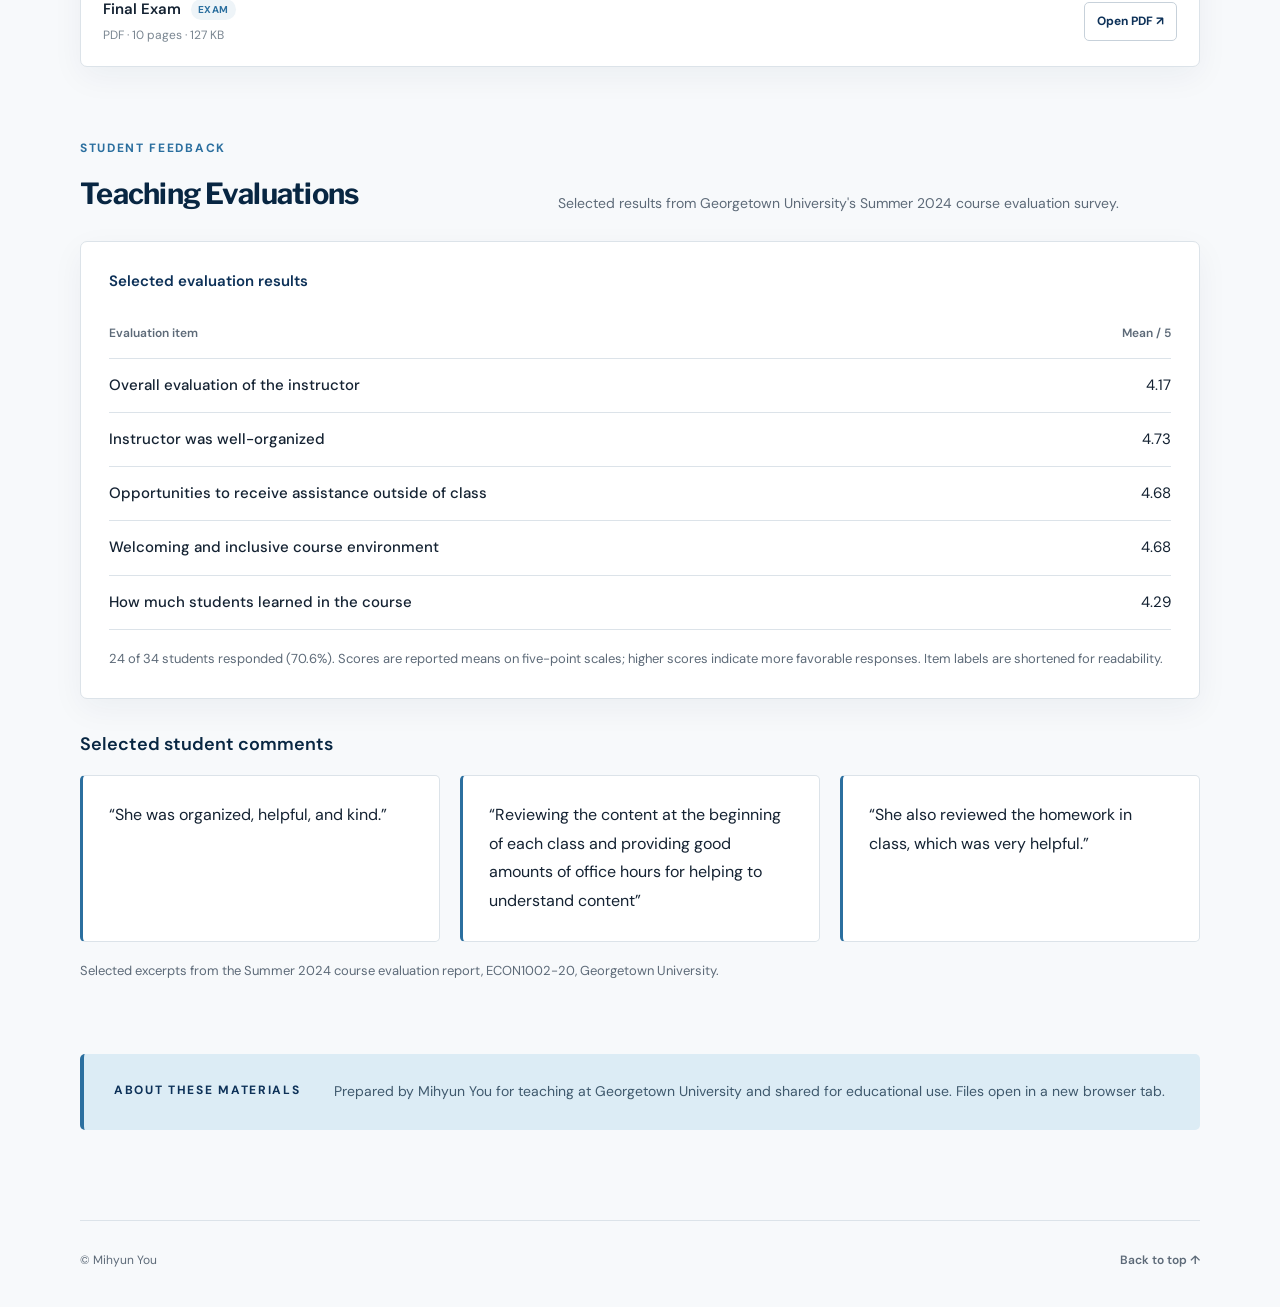
==== commit 2304bdf6: "Update index.html" ====
--- a/index.html
+++ b/index.html
@@ -378,10 +378,10 @@
         <h3 class="feedback-subheading">Selected student comments</h3>
         <div class="feedback-quotes feedback-quotes-three">
           <blockquote class="feedback-quote"><p>“She was organized, helpful, and kind.”</p></blockquote>
-          <blockquote class="feedback-quote"><p>“Reviewing the content at the beginning of each class …”</p></blockquote>
+          <blockquote class="feedback-quote"><p>“Reviewing the content at the beginning of each class and providing good amounts of office hours for helping to understand content”</p></blockquote>
           <blockquote class="feedback-quote"><p>“She also reviewed the homework in class, which was very helpful.”</p></blockquote>
         </div>
-        <p class="feedback-note">Selected excerpts from the Summer 2024 course evaluation report, ECON1002-20, Georgetown University. An ellipsis indicates omitted text.</p>
+        <p class="feedback-note">Selected excerpts from the Summer 2024 course evaluation report, ECON1002-20, Georgetown University. </p>
       </section>
       <aside class="use-note">
         <p class="note-label">About these materials</p>
